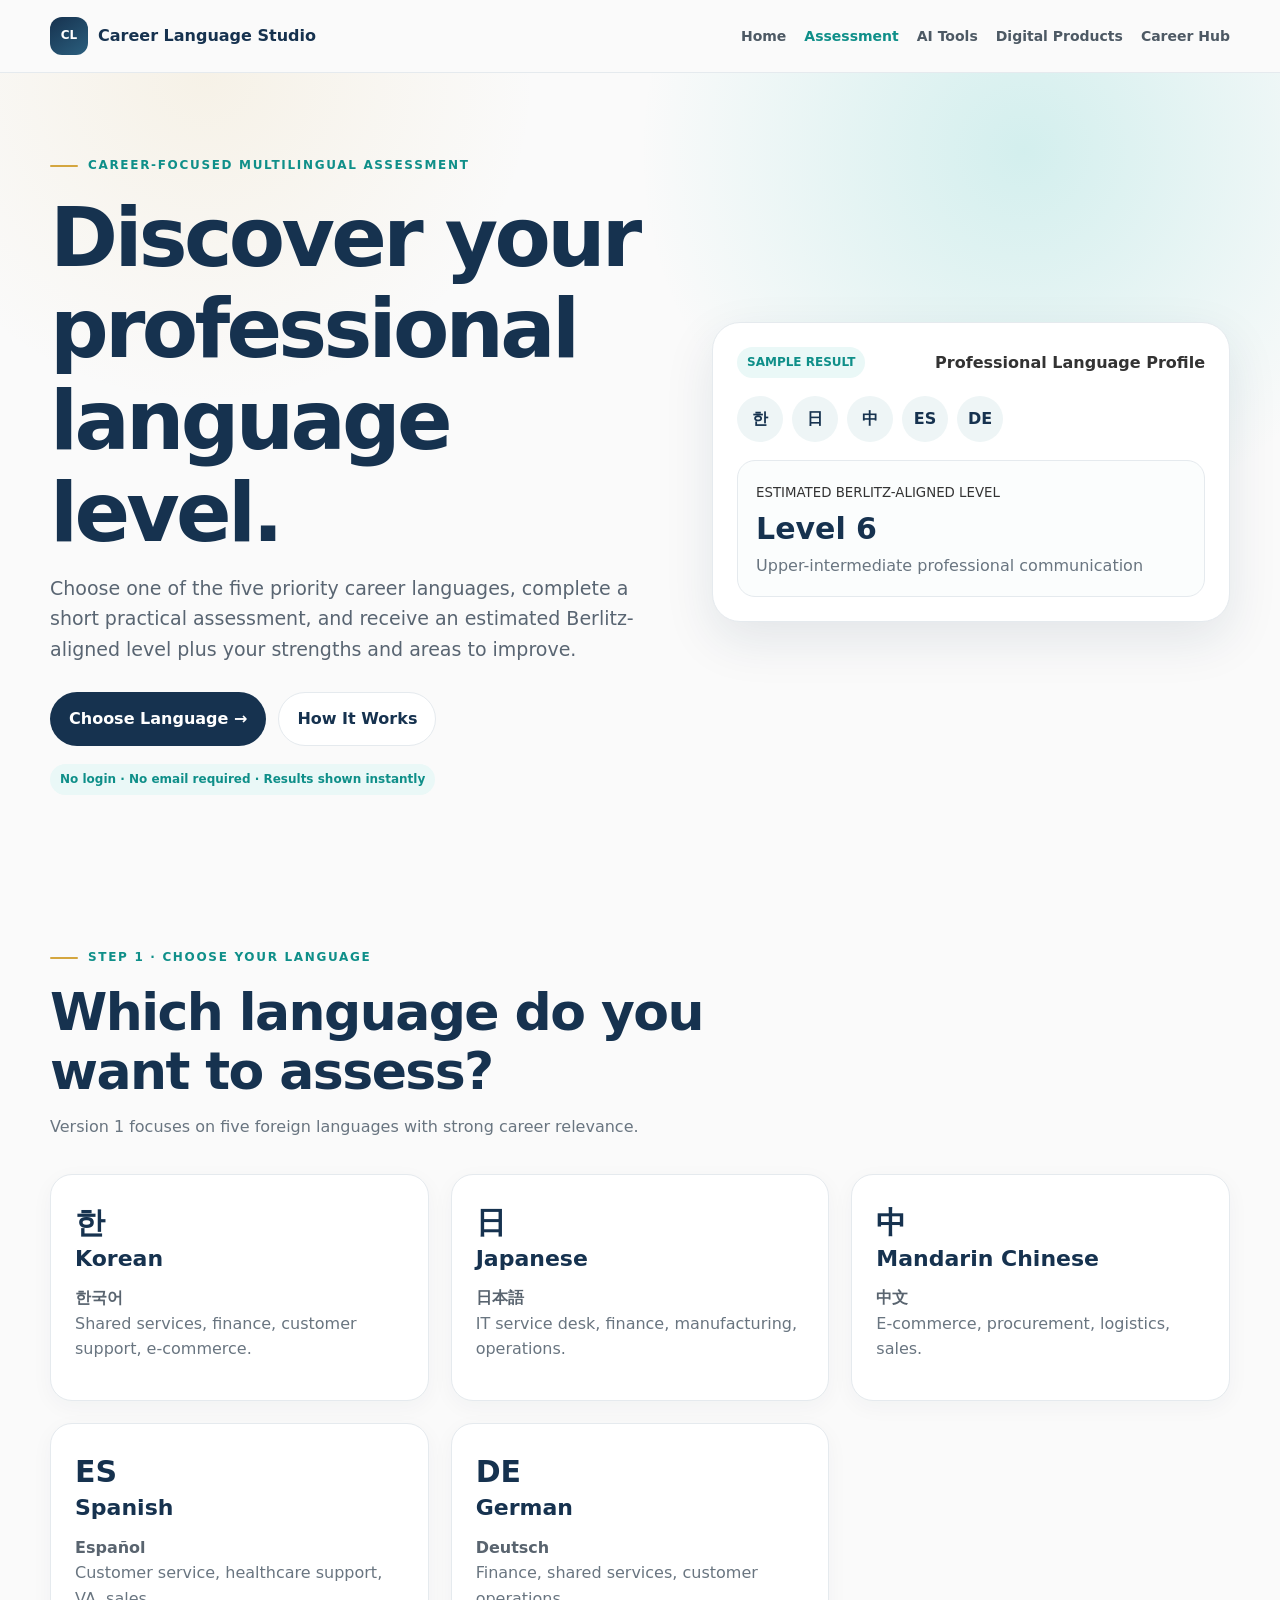
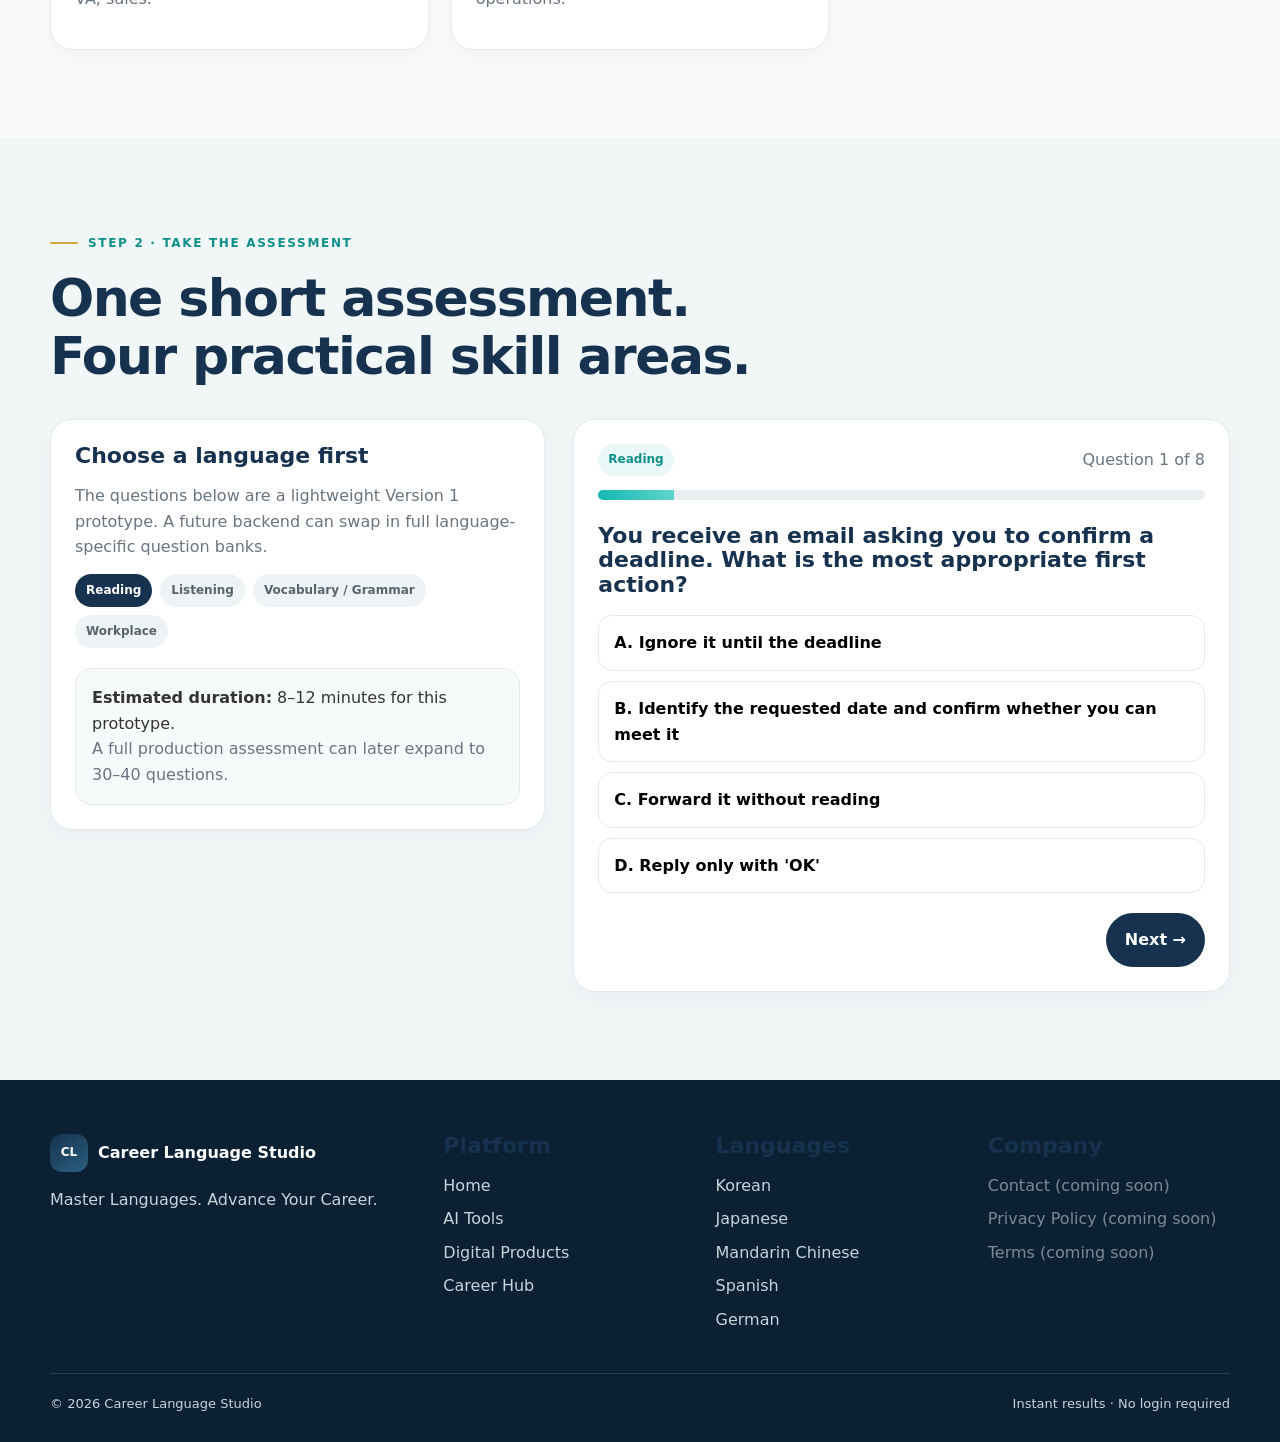
==== assessment.html @ 13773a87 "Initial commit: Career Language Studio website Five-page static site (Home, Assessment, AI Tools, Di" ====
<!doctype html>
<html lang="en">
<head>
  <meta charset="utf-8">
  <meta name="viewport" content="width=device-width,initial-scale=1">
  <meta name="description" content="Career Language Studio multilingual assessment for Korean, Japanese, Mandarin Chinese, Spanish, and German.">
  <title>Language Assessment | Career Language Studio</title>
  <link rel="stylesheet" href="css/style.css">
  <style>
    :root{ --good:#2e7d64; --warn:#9a6b20; }
    .brand{display:flex;align-items:center;gap:10px;font-weight:900;color:var(--navy)}
    .profile{background:white;border:1px solid var(--line);border-radius:28px;box-shadow:var(--shadow);padding:24px}
    .profile-top{display:flex;justify-content:space-between;gap:12px;align-items:center}
    .language-list{display:flex;gap:9px;flex-wrap:wrap;margin:18px 0}
    .orb{width:46px;height:46px;border-radius:50%;display:grid;place-items:center;background:#eef5f6;color:var(--navy);font-weight:900}
    .result-preview{border:1px solid var(--line);border-radius:18px;padding:18px;background:#fbfdfd}
    .result-preview strong{font-size:30px;color:var(--navy);display:block}
    .language-card{transition:.2s;cursor:pointer;position:relative}
    .language-card:hover{transform:translateY(-4px);box-shadow:var(--shadow)}
    .language-card.selected{border:2px solid var(--teal);box-shadow:var(--shadow)}
    .symbol{font-size:30px;font-weight:900;color:var(--navy)}
    .native{font-weight:800;color:#59646f}
    .assessment-shell{display:grid;grid-template-columns:.86fr 1.14fr;gap:28px;align-items:start}
    .steps{display:flex;gap:8px;flex-wrap:wrap;margin:12px 0 20px}
    .step{padding:7px 11px;border-radius:999px;background:#eef4f6;font-size:12px;font-weight:900;color:#58636d}
    .step.active{background:var(--navy);color:white}
    .question{display:none}
    .question.active{display:block}
    .question h3{margin-bottom:18px}
    .options{display:grid;gap:10px}
    .option{border:1px solid var(--line);border-radius:14px;padding:14px 15px;background:white;cursor:pointer;text-align:left;font-weight:700}
    .option:hover{border-color:var(--teal)}
    .option.selected{border-color:var(--teal);background:#eefaf9}
    .progress{height:10px;border-radius:999px;background:#e8eef0;overflow:hidden;margin:14px 0 24px}
    .progress span{display:block;height:100%;background:linear-gradient(90deg,var(--teal),#60d3ce);width:0}
    .assessment-actions{display:flex;justify-content:space-between;gap:12px;flex-wrap:wrap;margin-top:20px}
    .skill-note{padding:16px;border-radius:16px;background:#f7fafb;border:1px solid var(--line)}
    .results{display:none}
    .results.show{display:block}
    .level-card{background:linear-gradient(145deg,var(--navy),#1a536f);color:white;border-radius:26px;padding:28px}
    .level-card h2{color:white}
    .level-number{font-size:64px;line-height:1;font-weight:900;margin:8px 0 12px}
    .result-grid{display:grid;grid-template-columns:repeat(3,1fr);gap:14px;margin-top:18px}
    .result-metric{background:rgba(255,255,255,.09);border:1px solid rgba(255,255,255,.14);border-radius:16px;padding:15px}
    .analysis-box{padding:22px}
    .good{color:var(--good)}
    .warn{color:var(--warn)}
    .disclaimer{background:#fff9e9;border:1px solid #efdfb6;border-radius:16px;padding:16px 18px;font-size:14px;margin-top:22px}
    @media(max-width:980px){
      .hero-grid,.assessment-shell{grid-template-columns:1fr}
    }
    @media(max-width:680px){
      .result-grid{grid-template-columns:1fr}
    }
  </style>
</head>
<body>
<header>
  <div class="wrap nav">
    <a class="brand" href="index.html"><span class="brandmark">CL</span><span>Career Language Studio</span></a>
    <button class="menu" aria-label="Open menu" aria-expanded="false">☰</button>
    <nav>
      <a href="index.html">Home</a>
      <a href="assessment.html">Assessment</a>
      <a href="ai-tools.html">AI Tools</a>
      <a href="digital-products.html">Digital Products</a>
      <a href="career-hub.html">Career Hub</a>
    </nav>
  </div>
</header>

<main>
<section class="hero">
  <div class="wrap hero-grid">
    <div>
      <span class="eyebrow">Career-focused multilingual assessment</span>
      <h1>Discover your professional language level.</h1>
      <p>Choose one of the five priority career languages, complete a short practical assessment, and receive an estimated Berlitz-aligned level plus your strengths and areas to improve.</p>
      <div class="hero-actions">
        <a class="btn primary" href="#choose">Choose Language →</a>
        <a class="btn secondary" href="#how">How It Works</a>
      </div>
      <span class="tag">No login · No email required · Results shown instantly</span>
    </div>

    <div class="profile">
      <div class="profile-top"><span class="tag">SAMPLE RESULT</span><strong>Professional Language Profile</strong></div>
      <div class="language-list"><div class="orb">한</div><div class="orb">日</div><div class="orb">中</div><div class="orb">ES</div><div class="orb">DE</div></div>
      <div class="result-preview">
        <small>ESTIMATED BERLITZ-ALIGNED LEVEL</small>
        <strong>Level 6</strong>
        <span class="muted">Upper-intermediate professional communication</span>
      </div>
    </div>
  </div>
</section>

<section class="section" id="choose">
  <div class="wrap">
    <div class="section-head">
      <span class="eyebrow">Step 1 · Choose your language</span>
      <h2>Which language do you want to assess?</h2>
      <p class="muted">Version 1 focuses on five foreign languages with strong career relevance.</p>
    </div>

    <div class="grid cols-3" id="languageCards">
      <article class="card language-card" data-language="Korean" role="button" tabindex="0" aria-pressed="false"><div class="symbol">한</div><h3>Korean</h3><div class="native">한국어</div><p class="muted">Shared services, finance, customer support, e-commerce.</p></article>
      <article class="card language-card" data-language="Japanese" role="button" tabindex="0" aria-pressed="false"><div class="symbol">日</div><h3>Japanese</h3><div class="native">日本語</div><p class="muted">IT service desk, finance, manufacturing, operations.</p></article>
      <article class="card language-card" data-language="Mandarin Chinese" role="button" tabindex="0" aria-pressed="false"><div class="symbol">中</div><h3>Mandarin Chinese</h3><div class="native">中文</div><p class="muted">E-commerce, procurement, logistics, sales.</p></article>
      <article class="card language-card" data-language="Spanish" role="button" tabindex="0" aria-pressed="false"><div class="symbol">ES</div><h3>Spanish</h3><div class="native">Español</div><p class="muted">Customer service, healthcare support, VA, sales.</p></article>
      <article class="card language-card" data-language="German" role="button" tabindex="0" aria-pressed="false"><div class="symbol">DE</div><h3>German</h3><div class="native">Deutsch</div><p class="muted">Finance, shared services, customer operations.</p></article>
    </div>
  </div>
</section>

<section class="section alt" id="how">
  <div class="wrap">
    <div class="section-head">
      <span class="eyebrow">Step 2 · Take the assessment</span>
      <h2>One short assessment. Four practical skill areas.</h2>
    </div>

    <div class="assessment-shell">
      <div>
        <div class="card">
          <h3 id="selectedLanguageTitle">Choose a language first</h3>
          <p class="muted">The questions below are a lightweight Version 1 prototype. A future backend can swap in full language-specific question banks.</p>
          <div class="steps"><span class="step active">Reading</span><span class="step">Listening</span><span class="step">Vocabulary / Grammar</span><span class="step">Workplace</span></div>
          <div class="skill-note"><strong>Estimated duration:</strong> 8–12 minutes for this prototype.<br><span class="muted">A full production assessment can later expand to 30–40 questions.</span></div>
        </div>
      </div>

      <div class="card" id="assessmentCard">
        <div style="display:flex;justify-content:space-between;gap:12px;align-items:center"><span class="tag" id="questionSkill">Reading</span><span class="muted" id="questionCounter">Question 1 of 8</span></div>
        <div class="progress"><span id="progressBar"></span></div>

        <div id="questions"></div>

        <div class="assessment-actions">
          <button class="btn secondary" id="prevBtn" type="button">← Back</button>
          <button class="btn primary" id="nextBtn" type="button">Next →</button>
        </div>
      </div>
    </div>
  </div>
</section>

<section class="section results" id="results">
  <div class="wrap">
    <div class="section-head">
      <span class="eyebrow">Step 3 · Your result</span>
      <h2>Your language profile</h2>
      <p class="muted">This is an independent educational estimate for study guidance and career preparation.</p>
    </div>

    <div class="grid cols-2">
      <div class="level-card">
        <small id="resultLanguage">LANGUAGE</small>
        <h2>Estimated Berlitz-aligned level</h2>
        <div class="level-number" id="levelNumber">5</div>
        <strong id="levelLabel">Intermediate</strong>
        <div class="result-grid">
          <div class="result-metric"><small>READING</small><strong id="readingScore">0%</strong></div>
          <div class="result-metric"><small>LANGUAGE USE</small><strong id="languageScore">0%</strong></div>
          <div class="result-metric"><small>WORKPLACE</small><strong id="workplaceScore">0%</strong></div>
        </div>
      </div>

      <div class="grid">
        <div class="card analysis-box"><h3 class="good">✓ Strengths</h3><p id="strengthsText" class="muted"></p></div>
        <div class="card analysis-box"><h3 class="warn">△ Areas to Improve</h3><p id="improveText" class="muted"></p></div>
        <div class="card analysis-box"><h3>Recommended Next Step</h3><p id="nextStepText" class="muted"></p><a class="btn secondary" href="digital-products.html">Explore Learning Tools →</a></div>
      </div>
    </div>

    <div class="disclaimer">
      <strong>Important:</strong> Career Language Studio is not affiliated with or endorsed by Berlitz. This is an independent educational assessment using a simple Berlitz-aligned level estimate for user-friendly guidance. It is not an official Berlitz test, score, or certification.
    </div>
  </div>
</section>
</main>

<footer>
  <div class="wrap">
    <div class="footer-grid">
      <div>
        <div class="brand"><span class="brandmark">CL</span><span style="color:white">Career Language Studio</span></div>
        <p style="margin-top:15px">Master Languages. Advance Your Career.</p>
      </div>
      <div class="footer-col">
        <h3>Platform</h3>
        <a href="index.html">Home</a>
        <a href="ai-tools.html">AI Tools</a>
        <a href="digital-products.html">Digital Products</a>
        <a href="career-hub.html">Career Hub</a>
      </div>
      <div class="footer-col">
        <h3>Languages</h3>
        <a href="#choose">Korean</a>
        <a href="#choose">Japanese</a>
        <a href="#choose">Mandarin Chinese</a>
        <a href="#choose">Spanish</a>
        <a href="#choose">German</a>
      </div>
      <div class="footer-col">
        <h3>Company</h3>
        <span class="soon">Contact (coming soon)</span>
        <span class="soon">Privacy Policy (coming soon)</span>
        <span class="soon">Terms (coming soon)</span>
      </div>
    </div>
    <div class="copyright"><span>© 2026 Career Language Studio</span><span>Instant results · No login required</span></div>
  </div>
</footer>

<script src="js/main.js"></script>
<script>
const questionBank = [
  {skill:"Reading", q:"You receive an email asking you to confirm a deadline. What is the most appropriate first action?", options:["Ignore it until the deadline","Identify the requested date and confirm whether you can meet it","Forward it without reading","Reply only with 'OK'"], answer:1},
  {skill:"Reading", q:"A workplace notice says a process is 'temporarily suspended.' What does this mean?", options:["It has permanently ended","It is paused for a period of time","It is optional","It is urgent"], answer:1},
  {skill:"Listening", q:"In a meeting, a colleague says: 'Could you clarify the last point?' What do they want?", options:["A repetition or explanation","A new topic","The meeting to end","A written complaint"], answer:0},
  {skill:"Listening", q:"A client says they 'haven't received the confirmation yet.' What is the key issue?", options:["They received duplicate confirmations","They are asking to cancel","They are still waiting for confirmation","They want a discount"], answer:2},
  {skill:"Vocabulary / Grammar", q:"Choose the most professional sentence.", options:["Send me this now.","Could you please send the document when available?","Why didn't you send it?","You forgot the document."], answer:1},
  {skill:"Vocabulary / Grammar", q:"Which response best shows a clear professional commitment?", options:["Maybe later.","I will check this and update you by 3 PM.","I don't know.","Someone else can do it."], answer:1},
  {skill:"Workplace", q:"A customer sounds frustrated. What is the best response?", options:["Tell them to calm down","Acknowledge the concern, clarify the issue, and explain the next step","End the conversation","Blame another department"], answer:1},
  {skill:"Workplace", q:"You discover an error in a report you already sent. What should you do?", options:["Wait and hope no one notices","Send a correction promptly and explain the change clearly","Delete the original message only","Ask a coworker to take responsibility"], answer:1}
];

let selectedLanguage = "";
let currentQuestion = 0;
let answers = Array(questionBank.length).fill(null);

function renderQuestions(){
  const container=document.getElementById("questions");
  container.innerHTML="";
  questionBank.forEach((item,i)=>{
    const div=document.createElement("div");
    div.className="question"+(i===currentQuestion?" active":"");
    div.innerHTML=`<h3>${item.q}</h3><div class="options">${item.options.map((op,j)=>`<button class="option ${answers[i]===j?'selected':''}" type="button" data-index="${i}" data-option="${j}">${String.fromCharCode(65+j)}. ${op}</button>`).join("")}</div>`;
    container.appendChild(div);
  });
  container.querySelectorAll(".option").forEach(btn=>{
    btn.addEventListener("click",()=>selectOption(Number(btn.dataset.index),Number(btn.dataset.option)));
  });
  updateQuestionUI();
}

function updateQuestionUI(){
  const item=questionBank[currentQuestion];
  document.getElementById("questionSkill").textContent=item.skill;
  document.getElementById("questionCounter").textContent=`Question ${currentQuestion+1} of ${questionBank.length}`;
  document.getElementById("progressBar").style.width=`${((currentQuestion+1)/questionBank.length)*100}%`;
  document.getElementById("prevBtn").style.visibility=currentQuestion===0?"hidden":"visible";
  document.getElementById("nextBtn").textContent=currentQuestion===questionBank.length-1?"View Results →":"Next →";
  document.querySelectorAll(".step").forEach((s)=>s.classList.toggle("active",s.textContent===item.skill));
}

function selectOption(i,j){
  answers[i]=j;
  renderQuestions();
}

function nextQuestion(){
  if(!selectedLanguage){alert("Please choose a language first.");document.getElementById("choose").scrollIntoView({behavior:"smooth"});return;}
  if(answers[currentQuestion]===null){alert("Please choose an answer before continuing.");return;}
  if(currentQuestion<questionBank.length-1){currentQuestion++;renderQuestions();}
  else{showResults();}
}

function prevQuestion(){if(currentQuestion>0){currentQuestion--;renderQuestions();}}

document.getElementById("nextBtn").addEventListener("click", nextQuestion);
document.getElementById("prevBtn").addEventListener("click", prevQuestion);

function chooseLanguage(card){
  document.querySelectorAll(".language-card").forEach(c=>{
    c.classList.remove("selected");
    c.setAttribute("aria-pressed","false");
  });
  card.classList.add("selected");
  card.setAttribute("aria-pressed","true");
  selectedLanguage=card.dataset.language;
  document.getElementById("selectedLanguageTitle").textContent=selectedLanguage+" Assessment";
  document.getElementById("how").scrollIntoView({behavior:"smooth"});
}

document.querySelectorAll(".language-card").forEach(card=>{
  card.addEventListener("click",()=>chooseLanguage(card));
  card.addEventListener("keydown",e=>{
    if(e.key==="Enter"||e.key===" "){
      e.preventDefault();
      chooseLanguage(card);
    }
  });
});

function scoreForSkills(skills){
  const idxs=questionBank.map((q,i)=>skills.includes(q.skill)?i:null).filter(i=>i!==null);
  const correct=idxs.filter(i=>answers[i]===questionBank[i].answer).length;
  return Math.round((correct/idxs.length)*100);
}

function levelFromScore(score){
  if(score>=95)return [10,"Advanced Professional"];
  if(score>=90)return [9,"Advanced"];
  if(score>=84)return [8,"Upper-Advanced"];
  if(score>=76)return [7,"High Intermediate"];
  if(score>=68)return [6,"Upper-Intermediate"];
  if(score>=58)return [5,"Intermediate"];
  if(score>=48)return [4,"Lower-Intermediate"];
  if(score>=36)return [3,"Elementary"];
  if(score>=24)return [2,"Basic"];
  return [1,"Beginner"];
}

function showResults(){
  const totalCorrect=questionBank.filter((q,i)=>answers[i]===q.answer).length;
  const totalScore=Math.round((totalCorrect/questionBank.length)*100);
  const [level,label]=levelFromScore(totalScore);
  const reading=scoreForSkills(["Reading","Listening"]);
  const language=scoreForSkills(["Vocabulary / Grammar"]);
  const workplace=scoreForSkills(["Workplace"]);

  document.getElementById("resultLanguage").textContent=selectedLanguage.toUpperCase();
  document.getElementById("levelNumber").textContent=level;
  document.getElementById("levelLabel").textContent=label;
  document.getElementById("readingScore").textContent=reading+"%";
  document.getElementById("languageScore").textContent=language+"%";
  document.getElementById("workplaceScore").textContent=workplace+"%";

  const skills=[["reading/listening comprehension",reading],["grammar and professional phrasing",language],["workplace judgment",workplace]];
  const sorted=[...skills].sort((a,b)=>b[1]-a[1]);
  document.getElementById("strengthsText").textContent=`Your strongest area in this prototype is ${sorted[0][0]} (${sorted[0][1]}%). You show the best control when interpreting practical workplace meaning and choosing appropriate responses.`;
  document.getElementById("improveText").textContent=`Your main improvement area is ${sorted[sorted.length-1][0]} (${sorted[sorted.length-1][1]}%). Focus on short daily practice using realistic workplace messages, conversations, and role-specific vocabulary.`;
  document.getElementById("nextStepText").textContent=`For ${selectedLanguage}, continue with career-focused vocabulary and scenario practice at approximately Berlitz-aligned Level ${level}. Reassess after 2–4 weeks of consistent practice.`;

  document.getElementById("results").classList.add("show");
  document.getElementById("results").scrollIntoView({behavior:"smooth"});
}

renderQuestions();
</script>
</body>
</html>
---- css/style.css ----
/* Career Language Studio — shared site styles
   Loaded on every page. Page-specific styles live in a <style> block
   in each HTML file and should not repeat anything defined here. */

:root{
  --navy:#16324F; --navy2:#0d2438; --teal:#14B8B1; --teal2:#0f8f89;
  --gold:#D4A63F; --bg:#FAFAFA; --paper:#fff; --text:#333; --muted:#697580;
  --line:#e5eaee; --soft:#f1f6f7; --good:#2e7d64; --warn:#9a6b20;
  --shadow:0 18px 50px rgba(22,50,79,.10);
  --radius:22px; --max:1180px;
}

*{box-sizing:border-box}
html{scroll-behavior:smooth}
body{margin:0;background:var(--bg);color:var(--text);font-family:Inter,ui-sans-serif,system-ui,-apple-system,BlinkMacSystemFont,"Segoe UI",sans-serif;line-height:1.6}
h1,h2,h3{font-family:Poppins,Inter,system-ui,sans-serif;color:var(--navy);line-height:1.12;margin:0 0 14px}
h1{font-size:clamp(46px,7vw,82px);letter-spacing:-.045em}
h2{font-size:clamp(32px,4.6vw,52px);letter-spacing:-.03em}
h3{font-size:22px}
p{margin:0 0 14px}
a{text-decoration:none;color:inherit}
button,input,select{font:inherit}

.wrap{width:min(var(--max),calc(100% - 40px));margin:auto}
.section{padding:88px 0}
.alt{background:var(--soft)}
.dark{background:var(--navy);color:white}
.dark h2,.dark h3{color:white}
.muted{color:var(--muted)}

.eyebrow{display:inline-flex;align-items:center;gap:10px;font-size:12px;font-weight:900;letter-spacing:.14em;text-transform:uppercase;color:var(--teal2);margin-bottom:16px}
.eyebrow:before{content:"";width:28px;height:2px;background:var(--gold);border-radius:2px}

/* Buttons */
.btn{display:inline-flex;align-items:center;justify-content:center;gap:8px;border:1px solid transparent;border-radius:999px;padding:13px 18px;font-weight:800;cursor:pointer;transition:.2s;font-family:inherit}
.btn:hover{transform:translateY(-1px)}
.btn.primary{background:var(--navy);color:white}
.btn.primary:hover{background:var(--navy2)}
.btn.secondary{background:white;border-color:var(--line);color:var(--navy)}
.btn.ghost{background:transparent;border-color:var(--line);color:var(--navy)}
.btn.teal{background:var(--teal);color:#063633}
.btn[disabled],.btn.disabled{cursor:not-allowed;opacity:.6}
.btn[disabled]:hover,.btn.disabled:hover{transform:none}

/* Tags / status badges (unified across pages) */
.tag,.pill{display:inline-flex;align-items:center;gap:6px;border-radius:999px;padding:6px 10px;font-size:12px;font-weight:800}
.tag{background:#eaf8f7;color:var(--teal2)}
.pill{background:#f3f6f8;color:#596570}
.coming{background:#fff5dc;color:#8b691d}
.demo{background:#fff5dc;color:#8b691d}

.card{background:white;border:1px solid var(--line);border-radius:var(--radius);padding:24px;box-shadow:0 6px 22px rgba(22,50,79,.04)}
.grid{display:grid;gap:22px}
.cols-2{grid-template-columns:repeat(2,minmax(0,1fr))}
.cols-3{grid-template-columns:repeat(3,minmax(0,1fr))}
.cols-4{grid-template-columns:repeat(4,minmax(0,1fr))}

.section-head{max-width:780px;margin-bottom:34px}
.icon{width:50px;height:50px;border-radius:15px;background:#edf8f7;color:var(--teal2);display:grid;place-items:center;font-size:22px;font-weight:900;margin-bottom:18px}

/* Header / primary nav */
header{position:sticky;top:0;z-index:60;background:rgba(250,250,250,.92);backdrop-filter:blur(16px);border-bottom:1px solid var(--line)}
.nav{height:72px;display:flex;align-items:center;justify-content:space-between;gap:18px}
.brand{display:flex;align-items:center;gap:10px;font-weight:900;color:var(--navy)}
.brandmark{width:38px;height:38px;border-radius:12px;background:linear-gradient(145deg,var(--navy),#2b5f7e);color:white;display:grid;place-items:center;font-size:12px}
nav{display:flex;gap:18px;align-items:center;font-size:14px;font-weight:800;color:#4d5964}
nav a:hover{color:var(--teal2)}
nav a[aria-current="page"]{color:var(--teal2)}
.menu{display:none;border:0;background:transparent;font-size:26px;color:var(--navy);cursor:pointer}

/* Shared hero shell */
.hero{padding:76px 0 58px;background:
  radial-gradient(circle at 80% 10%,rgba(20,184,177,.17),transparent 31%),
  radial-gradient(circle at 16% 0%,rgba(212,166,63,.10),transparent 25%),var(--bg)}
.hero-grid{display:grid;grid-template-columns:1.08fr .92fr;gap:54px;align-items:center}
.hero p{font-size:19px;color:#596572;max-width:720px}
.hero-actions{display:flex;gap:12px;flex-wrap:wrap;margin:28px 0 18px}

.cta{background:linear-gradient(145deg,var(--navy),#1a536f);color:white;border-radius:28px;padding:44px;text-align:center}
.cta h2{color:white}

/* Footer (shared across all pages) */
footer{background:#0b2133;color:#c7d4dc;padding:54px 0 28px}
.footer-grid{display:grid;grid-template-columns:1.5fr repeat(3,1fr);gap:30px}
.footer-col a,.footer-col span.soon{display:block;margin:8px 0}
.footer-col span.soon{color:#7c8a95;cursor:default}
.copyright{margin-top:32px;padding-top:20px;border-top:1px solid rgba(255,255,255,.12);font-size:13px;display:flex;justify-content:space-between;gap:18px;flex-wrap:wrap}

/* Shared responsive breakpoints */
@media(max-width:980px){
  nav{display:none}
  nav.open{display:flex;position:absolute;left:20px;right:20px;top:72px;flex-direction:column;align-items:flex-start;background:white;border:1px solid var(--line);border-radius:18px;padding:18px;box-shadow:var(--shadow);z-index:61}
  .menu{display:block}
  .hero-grid{grid-template-columns:1fr}
  .cols-4,.cols-3{grid-template-columns:repeat(2,1fr)}
  .footer-grid{grid-template-columns:repeat(2,1fr)}
}
@media(max-width:680px){
  .wrap{width:min(var(--max),calc(100% - 28px))}
  .section{padding:66px 0}
  .cols-2,.cols-3,.cols-4,.footer-grid{grid-template-columns:1fr}
  .cta{padding:32px 22px}
}

/* Accessibility: visible keyboard focus everywhere */
a:focus-visible,button:focus-visible,input:focus-visible,select:focus-visible,[role="button"]:focus-visible{
  outline:2px solid var(--teal2);outline-offset:2px;
}
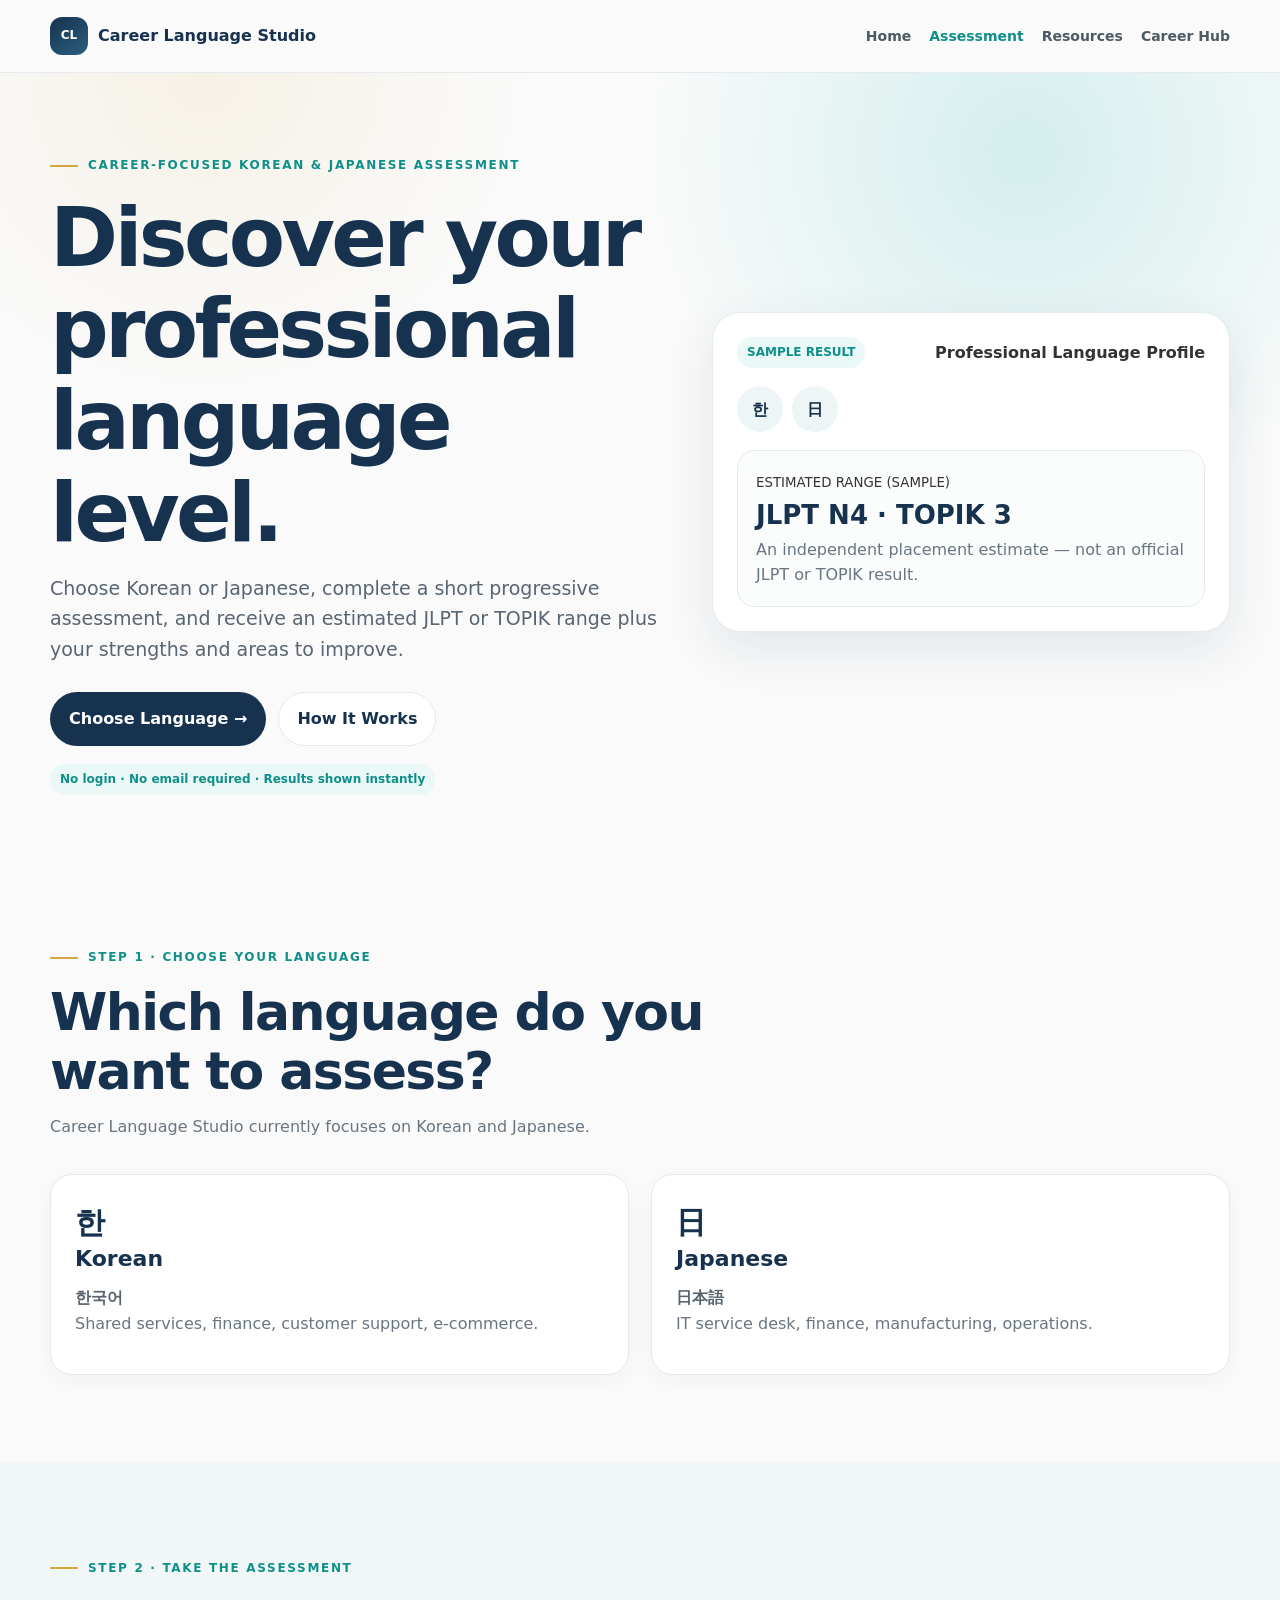
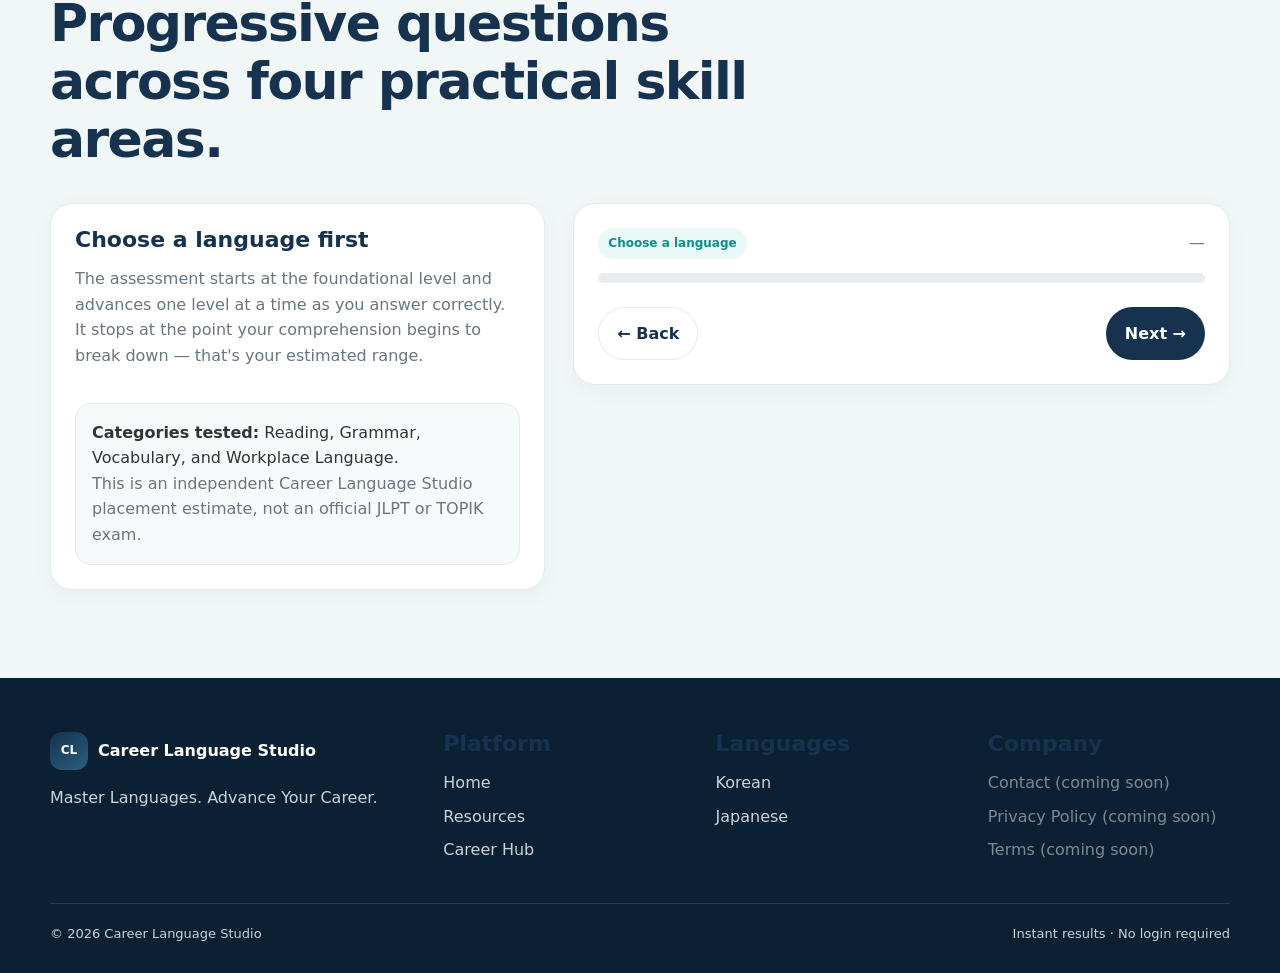
==== commit 424d93aa: "feat: narrow platform to Korean/Japanese and restructure around Resources - Nav/footer across all pa" ====
--- a/assessment.html
+++ b/assessment.html
@@ -3,7 +3,7 @@
 <head>
   <meta charset="utf-8">
   <meta name="viewport" content="width=device-width,initial-scale=1">
-  <meta name="description" content="Career Language Studio multilingual assessment for Korean, Japanese, Mandarin Chinese, Spanish, and German.">
+  <meta name="description" content="Career Language Studio independent placement assessment for Korean (TOPIK-oriented) and Japanese (JLPT-oriented) professional language levels.">
   <title>Language Assessment | Career Language Studio</title>
   <link rel="stylesheet" href="css/style.css">
   <style>
@@ -14,7 +14,7 @@
     .language-list{display:flex;gap:9px;flex-wrap:wrap;margin:18px 0}
     .orb{width:46px;height:46px;border-radius:50%;display:grid;place-items:center;background:#eef5f6;color:var(--navy);font-weight:900}
     .result-preview{border:1px solid var(--line);border-radius:18px;padding:18px;background:#fbfdfd}
-    .result-preview strong{font-size:30px;color:var(--navy);display:block}
+    .result-preview strong{font-size:26px;color:var(--navy);display:block}
     .language-card{transition:.2s;cursor:pointer;position:relative}
     .language-card:hover{transform:translateY(-4px);box-shadow:var(--shadow)}
     .language-card.selected{border:2px solid var(--teal);box-shadow:var(--shadow)}
@@ -24,6 +24,7 @@
     .steps{display:flex;gap:8px;flex-wrap:wrap;margin:12px 0 20px}
     .step{padding:7px 11px;border-radius:999px;background:#eef4f6;font-size:12px;font-weight:900;color:#58636d}
     .step.active{background:var(--navy);color:white}
+    .step.passed{background:#e3f5f3;color:var(--teal2)}
     .question{display:none}
     .question.active{display:block}
     .question h3{margin-bottom:18px}
@@ -39,12 +40,14 @@
     .results.show{display:block}
     .level-card{background:linear-gradient(145deg,var(--navy),#1a536f);color:white;border-radius:26px;padding:28px}
     .level-card h2{color:white}
-    .level-number{font-size:64px;line-height:1;font-weight:900;margin:8px 0 12px}
-    .result-grid{display:grid;grid-template-columns:repeat(3,1fr);gap:14px;margin-top:18px}
+    .level-number{font-size:52px;line-height:1;font-weight:900;margin:8px 0 12px}
+    .result-grid{display:grid;grid-template-columns:repeat(2,1fr);gap:14px;margin-top:18px}
     .result-metric{background:rgba(255,255,255,.09);border:1px solid rgba(255,255,255,.14);border-radius:16px;padding:15px}
     .analysis-box{padding:22px}
     .good{color:var(--good)}
     .warn{color:var(--warn)}
+    .resource-list{margin:10px 0 0;padding-left:18px}
+    .resource-list li{margin:6px 0}
     .disclaimer{background:#fff9e9;border:1px solid #efdfb6;border-radius:16px;padding:16px 18px;font-size:14px;margin-top:22px}
     @media(max-width:980px){
       .hero-grid,.assessment-shell{grid-template-columns:1fr}
@@ -62,8 +65,7 @@
     <nav>
       <a href="index.html">Home</a>
       <a href="assessment.html">Assessment</a>
-      <a href="ai-tools.html">AI Tools</a>
-      <a href="digital-products.html">Digital Products</a>
+      <a href="resources.html">Resources</a>
       <a href="career-hub.html">Career Hub</a>
     </nav>
   </div>
@@ -73,9 +75,9 @@
 <section class="hero">
   <div class="wrap hero-grid">
     <div>
-      <span class="eyebrow">Career-focused multilingual assessment</span>
+      <span class="eyebrow">Career-focused Korean &amp; Japanese assessment</span>
       <h1>Discover your professional language level.</h1>
-      <p>Choose one of the five priority career languages, complete a short practical assessment, and receive an estimated Berlitz-aligned level plus your strengths and areas to improve.</p>
+      <p>Choose Korean or Japanese, complete a short progressive assessment, and receive an estimated JLPT or TOPIK range plus your strengths and areas to improve.</p>
       <div class="hero-actions">
         <a class="btn primary" href="#choose">Choose Language →</a>
         <a class="btn secondary" href="#how">How It Works</a>
@@ -85,11 +87,11 @@
 
     <div class="profile">
       <div class="profile-top"><span class="tag">SAMPLE RESULT</span><strong>Professional Language Profile</strong></div>
-      <div class="language-list"><div class="orb">한</div><div class="orb">日</div><div class="orb">中</div><div class="orb">ES</div><div class="orb">DE</div></div>
+      <div class="language-list"><div class="orb">한</div><div class="orb">日</div></div>
       <div class="result-preview">
-        <small>ESTIMATED BERLITZ-ALIGNED LEVEL</small>
-        <strong>Level 6</strong>
-        <span class="muted">Upper-intermediate professional communication</span>
+        <small>ESTIMATED RANGE (SAMPLE)</small>
+        <strong>JLPT N4 · TOPIK 3</strong>
+        <span class="muted">An independent placement estimate — not an official JLPT or TOPIK result.</span>
       </div>
     </div>
   </div>
@@ -100,15 +102,12 @@
     <div class="section-head">
       <span class="eyebrow">Step 1 · Choose your language</span>
       <h2>Which language do you want to assess?</h2>
-      <p class="muted">Version 1 focuses on five foreign languages with strong career relevance.</p>
-    </div>
-
-    <div class="grid cols-3" id="languageCards">
+      <p class="muted">Career Language Studio currently focuses on Korean and Japanese.</p>
+    </div>
+
+    <div class="grid cols-2" id="languageCards">
       <article class="card language-card" data-language="Korean" role="button" tabindex="0" aria-pressed="false"><div class="symbol">한</div><h3>Korean</h3><div class="native">한국어</div><p class="muted">Shared services, finance, customer support, e-commerce.</p></article>
       <article class="card language-card" data-language="Japanese" role="button" tabindex="0" aria-pressed="false"><div class="symbol">日</div><h3>Japanese</h3><div class="native">日本語</div><p class="muted">IT service desk, finance, manufacturing, operations.</p></article>
-      <article class="card language-card" data-language="Mandarin Chinese" role="button" tabindex="0" aria-pressed="false"><div class="symbol">中</div><h3>Mandarin Chinese</h3><div class="native">中文</div><p class="muted">E-commerce, procurement, logistics, sales.</p></article>
-      <article class="card language-card" data-language="Spanish" role="button" tabindex="0" aria-pressed="false"><div class="symbol">ES</div><h3>Spanish</h3><div class="native">Español</div><p class="muted">Customer service, healthcare support, VA, sales.</p></article>
-      <article class="card language-card" data-language="German" role="button" tabindex="0" aria-pressed="false"><div class="symbol">DE</div><h3>German</h3><div class="native">Deutsch</div><p class="muted">Finance, shared services, customer operations.</p></article>
     </div>
   </div>
 </section>
@@ -117,21 +116,21 @@
   <div class="wrap">
     <div class="section-head">
       <span class="eyebrow">Step 2 · Take the assessment</span>
-      <h2>One short assessment. Four practical skill areas.</h2>
+      <h2>Progressive questions across four practical skill areas.</h2>
     </div>
 
     <div class="assessment-shell">
       <div>
         <div class="card">
           <h3 id="selectedLanguageTitle">Choose a language first</h3>
-          <p class="muted">The questions below are a lightweight Version 1 prototype. A future backend can swap in full language-specific question banks.</p>
-          <div class="steps"><span class="step active">Reading</span><span class="step">Listening</span><span class="step">Vocabulary / Grammar</span><span class="step">Workplace</span></div>
-          <div class="skill-note"><strong>Estimated duration:</strong> 8–12 minutes for this prototype.<br><span class="muted">A full production assessment can later expand to 30–40 questions.</span></div>
+          <p class="muted">The assessment starts at the foundational level and advances one level at a time as you answer correctly. It stops at the point your comprehension begins to break down — that's your estimated range.</p>
+          <div class="steps"></div>
+          <div class="skill-note"><strong>Categories tested:</strong> Reading, Grammar, Vocabulary, and Workplace Language.<br><span class="muted">This is an independent Career Language Studio placement estimate, not an official JLPT or TOPIK exam.</span></div>
         </div>
       </div>
 
       <div class="card" id="assessmentCard">
-        <div style="display:flex;justify-content:space-between;gap:12px;align-items:center"><span class="tag" id="questionSkill">Reading</span><span class="muted" id="questionCounter">Question 1 of 8</span></div>
+        <div style="display:flex;justify-content:space-between;gap:12px;align-items:center"><span class="tag" id="questionSkill">Choose a language</span><span class="muted" id="questionCounter">—</span></div>
         <div class="progress"><span id="progressBar"></span></div>
 
         <div id="questions"></div>
@@ -156,25 +155,28 @@
     <div class="grid cols-2">
       <div class="level-card">
         <small id="resultLanguage">LANGUAGE</small>
-        <h2>Estimated Berlitz-aligned level</h2>
-        <div class="level-number" id="levelNumber">5</div>
-        <strong id="levelLabel">Intermediate</strong>
+        <h2 id="resultRangeLabel">Estimated Range</h2>
+        <div class="level-number" id="levelNumber">N5</div>
         <div class="result-grid">
+          <div class="result-metric"><small>GRAMMAR</small><strong id="grammarScore">0%</strong></div>
+          <div class="result-metric"><small>VOCABULARY</small><strong id="vocabularyScore">0%</strong></div>
           <div class="result-metric"><small>READING</small><strong id="readingScore">0%</strong></div>
-          <div class="result-metric"><small>LANGUAGE USE</small><strong id="languageScore">0%</strong></div>
-          <div class="result-metric"><small>WORKPLACE</small><strong id="workplaceScore">0%</strong></div>
+          <div class="result-metric"><small>WORKPLACE LANGUAGE</small><strong id="workplaceScore">0%</strong></div>
         </div>
       </div>
 
       <div class="grid">
         <div class="card analysis-box"><h3 class="good">✓ Strengths</h3><p id="strengthsText" class="muted"></p></div>
         <div class="card analysis-box"><h3 class="warn">△ Areas to Improve</h3><p id="improveText" class="muted"></p></div>
-        <div class="card analysis-box"><h3>Recommended Next Step</h3><p id="nextStepText" class="muted"></p><a class="btn secondary" href="digital-products.html">Explore Learning Tools →</a></div>
+        <div class="card analysis-box"><h3>Recommended Next Step</h3><p id="nextStepText" class="muted"></p>
+          <strong>Recommended Resources</strong>
+          <ul class="resource-list" id="recommendedResources"></ul>
+        </div>
       </div>
     </div>
 
     <div class="disclaimer">
-      <strong>Important:</strong> Career Language Studio is not affiliated with or endorsed by Berlitz. This is an independent educational assessment using a simple Berlitz-aligned level estimate for user-friendly guidance. It is not an official Berlitz test, score, or certification.
+      <strong>Important:</strong> Career Language Studio is not affiliated with, endorsed by, or a licensed administrator of the official JLPT (Japan Foundation / Japan Educational Exchanges and Services) or TOPIK (National Institute for International Education) exams. This is an independent educational placement estimate — "Estimated JLPT Range" and "Estimated TOPIK Range" are informal, unofficial guidance only, not a certified score or certification.
     </div>
   </div>
 </section>
@@ -190,17 +192,13 @@
       <div class="footer-col">
         <h3>Platform</h3>
         <a href="index.html">Home</a>
-        <a href="ai-tools.html">AI Tools</a>
-        <a href="digital-products.html">Digital Products</a>
+        <a href="resources.html">Resources</a>
         <a href="career-hub.html">Career Hub</a>
       </div>
       <div class="footer-col">
         <h3>Languages</h3>
         <a href="#choose">Korean</a>
         <a href="#choose">Japanese</a>
-        <a href="#choose">Mandarin Chinese</a>
-        <a href="#choose">Spanish</a>
-        <a href="#choose">German</a>
       </div>
       <div class="footer-col">
         <h3>Company</h3>
@@ -214,131 +212,7 @@
 </footer>
 
 <script src="js/main.js"></script>
-<script>
-const questionBank = [
-  {skill:"Reading", q:"You receive an email asking you to confirm a deadline. What is the most appropriate first action?", options:["Ignore it until the deadline","Identify the requested date and confirm whether you can meet it","Forward it without reading","Reply only with 'OK'"], answer:1},
-  {skill:"Reading", q:"A workplace notice says a process is 'temporarily suspended.' What does this mean?", options:["It has permanently ended","It is paused for a period of time","It is optional","It is urgent"], answer:1},
-  {skill:"Listening", q:"In a meeting, a colleague says: 'Could you clarify the last point?' What do they want?", options:["A repetition or explanation","A new topic","The meeting to end","A written complaint"], answer:0},
-  {skill:"Listening", q:"A client says they 'haven't received the confirmation yet.' What is the key issue?", options:["They received duplicate confirmations","They are asking to cancel","They are still waiting for confirmation","They want a discount"], answer:2},
-  {skill:"Vocabulary / Grammar", q:"Choose the most professional sentence.", options:["Send me this now.","Could you please send the document when available?","Why didn't you send it?","You forgot the document."], answer:1},
-  {skill:"Vocabulary / Grammar", q:"Which response best shows a clear professional commitment?", options:["Maybe later.","I will check this and update you by 3 PM.","I don't know.","Someone else can do it."], answer:1},
-  {skill:"Workplace", q:"A customer sounds frustrated. What is the best response?", options:["Tell them to calm down","Acknowledge the concern, clarify the issue, and explain the next step","End the conversation","Blame another department"], answer:1},
-  {skill:"Workplace", q:"You discover an error in a report you already sent. What should you do?", options:["Wait and hope no one notices","Send a correction promptly and explain the change clearly","Delete the original message only","Ask a coworker to take responsibility"], answer:1}
-];
-
-let selectedLanguage = "";
-let currentQuestion = 0;
-let answers = Array(questionBank.length).fill(null);
-
-function renderQuestions(){
-  const container=document.getElementById("questions");
-  container.innerHTML="";
-  questionBank.forEach((item,i)=>{
-    const div=document.createElement("div");
-    div.className="question"+(i===currentQuestion?" active":"");
-    div.innerHTML=`<h3>${item.q}</h3><div class="options">${item.options.map((op,j)=>`<button class="option ${answers[i]===j?'selected':''}" type="button" data-index="${i}" data-option="${j}">${String.fromCharCode(65+j)}. ${op}</button>`).join("")}</div>`;
-    container.appendChild(div);
-  });
-  container.querySelectorAll(".option").forEach(btn=>{
-    btn.addEventListener("click",()=>selectOption(Number(btn.dataset.index),Number(btn.dataset.option)));
-  });
-  updateQuestionUI();
-}
-
-function updateQuestionUI(){
-  const item=questionBank[currentQuestion];
-  document.getElementById("questionSkill").textContent=item.skill;
-  document.getElementById("questionCounter").textContent=`Question ${currentQuestion+1} of ${questionBank.length}`;
-  document.getElementById("progressBar").style.width=`${((currentQuestion+1)/questionBank.length)*100}%`;
-  document.getElementById("prevBtn").style.visibility=currentQuestion===0?"hidden":"visible";
-  document.getElementById("nextBtn").textContent=currentQuestion===questionBank.length-1?"View Results →":"Next →";
-  document.querySelectorAll(".step").forEach((s)=>s.classList.toggle("active",s.textContent===item.skill));
-}
-
-function selectOption(i,j){
-  answers[i]=j;
-  renderQuestions();
-}
-
-function nextQuestion(){
-  if(!selectedLanguage){alert("Please choose a language first.");document.getElementById("choose").scrollIntoView({behavior:"smooth"});return;}
-  if(answers[currentQuestion]===null){alert("Please choose an answer before continuing.");return;}
-  if(currentQuestion<questionBank.length-1){currentQuestion++;renderQuestions();}
-  else{showResults();}
-}
-
-function prevQuestion(){if(currentQuestion>0){currentQuestion--;renderQuestions();}}
-
-document.getElementById("nextBtn").addEventListener("click", nextQuestion);
-document.getElementById("prevBtn").addEventListener("click", prevQuestion);
-
-function chooseLanguage(card){
-  document.querySelectorAll(".language-card").forEach(c=>{
-    c.classList.remove("selected");
-    c.setAttribute("aria-pressed","false");
-  });
-  card.classList.add("selected");
-  card.setAttribute("aria-pressed","true");
-  selectedLanguage=card.dataset.language;
-  document.getElementById("selectedLanguageTitle").textContent=selectedLanguage+" Assessment";
-  document.getElementById("how").scrollIntoView({behavior:"smooth"});
-}
-
-document.querySelectorAll(".language-card").forEach(card=>{
-  card.addEventListener("click",()=>chooseLanguage(card));
-  card.addEventListener("keydown",e=>{
-    if(e.key==="Enter"||e.key===" "){
-      e.preventDefault();
-      chooseLanguage(card);
-    }
-  });
-});
-
-function scoreForSkills(skills){
-  const idxs=questionBank.map((q,i)=>skills.includes(q.skill)?i:null).filter(i=>i!==null);
-  const correct=idxs.filter(i=>answers[i]===questionBank[i].answer).length;
-  return Math.round((correct/idxs.length)*100);
-}
-
-function levelFromScore(score){
-  if(score>=95)return [10,"Advanced Professional"];
-  if(score>=90)return [9,"Advanced"];
-  if(score>=84)return [8,"Upper-Advanced"];
-  if(score>=76)return [7,"High Intermediate"];
-  if(score>=68)return [6,"Upper-Intermediate"];
-  if(score>=58)return [5,"Intermediate"];
-  if(score>=48)return [4,"Lower-Intermediate"];
-  if(score>=36)return [3,"Elementary"];
-  if(score>=24)return [2,"Basic"];
-  return [1,"Beginner"];
-}
-
-function showResults(){
-  const totalCorrect=questionBank.filter((q,i)=>answers[i]===q.answer).length;
-  const totalScore=Math.round((totalCorrect/questionBank.length)*100);
-  const [level,label]=levelFromScore(totalScore);
-  const reading=scoreForSkills(["Reading","Listening"]);
-  const language=scoreForSkills(["Vocabulary / Grammar"]);
-  const workplace=scoreForSkills(["Workplace"]);
-
-  document.getElementById("resultLanguage").textContent=selectedLanguage.toUpperCase();
-  document.getElementById("levelNumber").textContent=level;
-  document.getElementById("levelLabel").textContent=label;
-  document.getElementById("readingScore").textContent=reading+"%";
-  document.getElementById("languageScore").textContent=language+"%";
-  document.getElementById("workplaceScore").textContent=workplace+"%";
-
-  const skills=[["reading/listening comprehension",reading],["grammar and professional phrasing",language],["workplace judgment",workplace]];
-  const sorted=[...skills].sort((a,b)=>b[1]-a[1]);
-  document.getElementById("strengthsText").textContent=`Your strongest area in this prototype is ${sorted[0][0]} (${sorted[0][1]}%). You show the best control when interpreting practical workplace meaning and choosing appropriate responses.`;
-  document.getElementById("improveText").textContent=`Your main improvement area is ${sorted[sorted.length-1][0]} (${sorted[sorted.length-1][1]}%). Focus on short daily practice using realistic workplace messages, conversations, and role-specific vocabulary.`;
-  document.getElementById("nextStepText").textContent=`For ${selectedLanguage}, continue with career-focused vocabulary and scenario practice at approximately Berlitz-aligned Level ${level}. Reassess after 2–4 weeks of consistent practice.`;
-
-  document.getElementById("results").classList.add("show");
-  document.getElementById("results").scrollIntoView({behavior:"smooth"});
-}
-
-renderQuestions();
-</script>
+<script src="js/assessment-data.js"></script>
+<script src="js/assessment.js"></script>
 </body>
 </html>
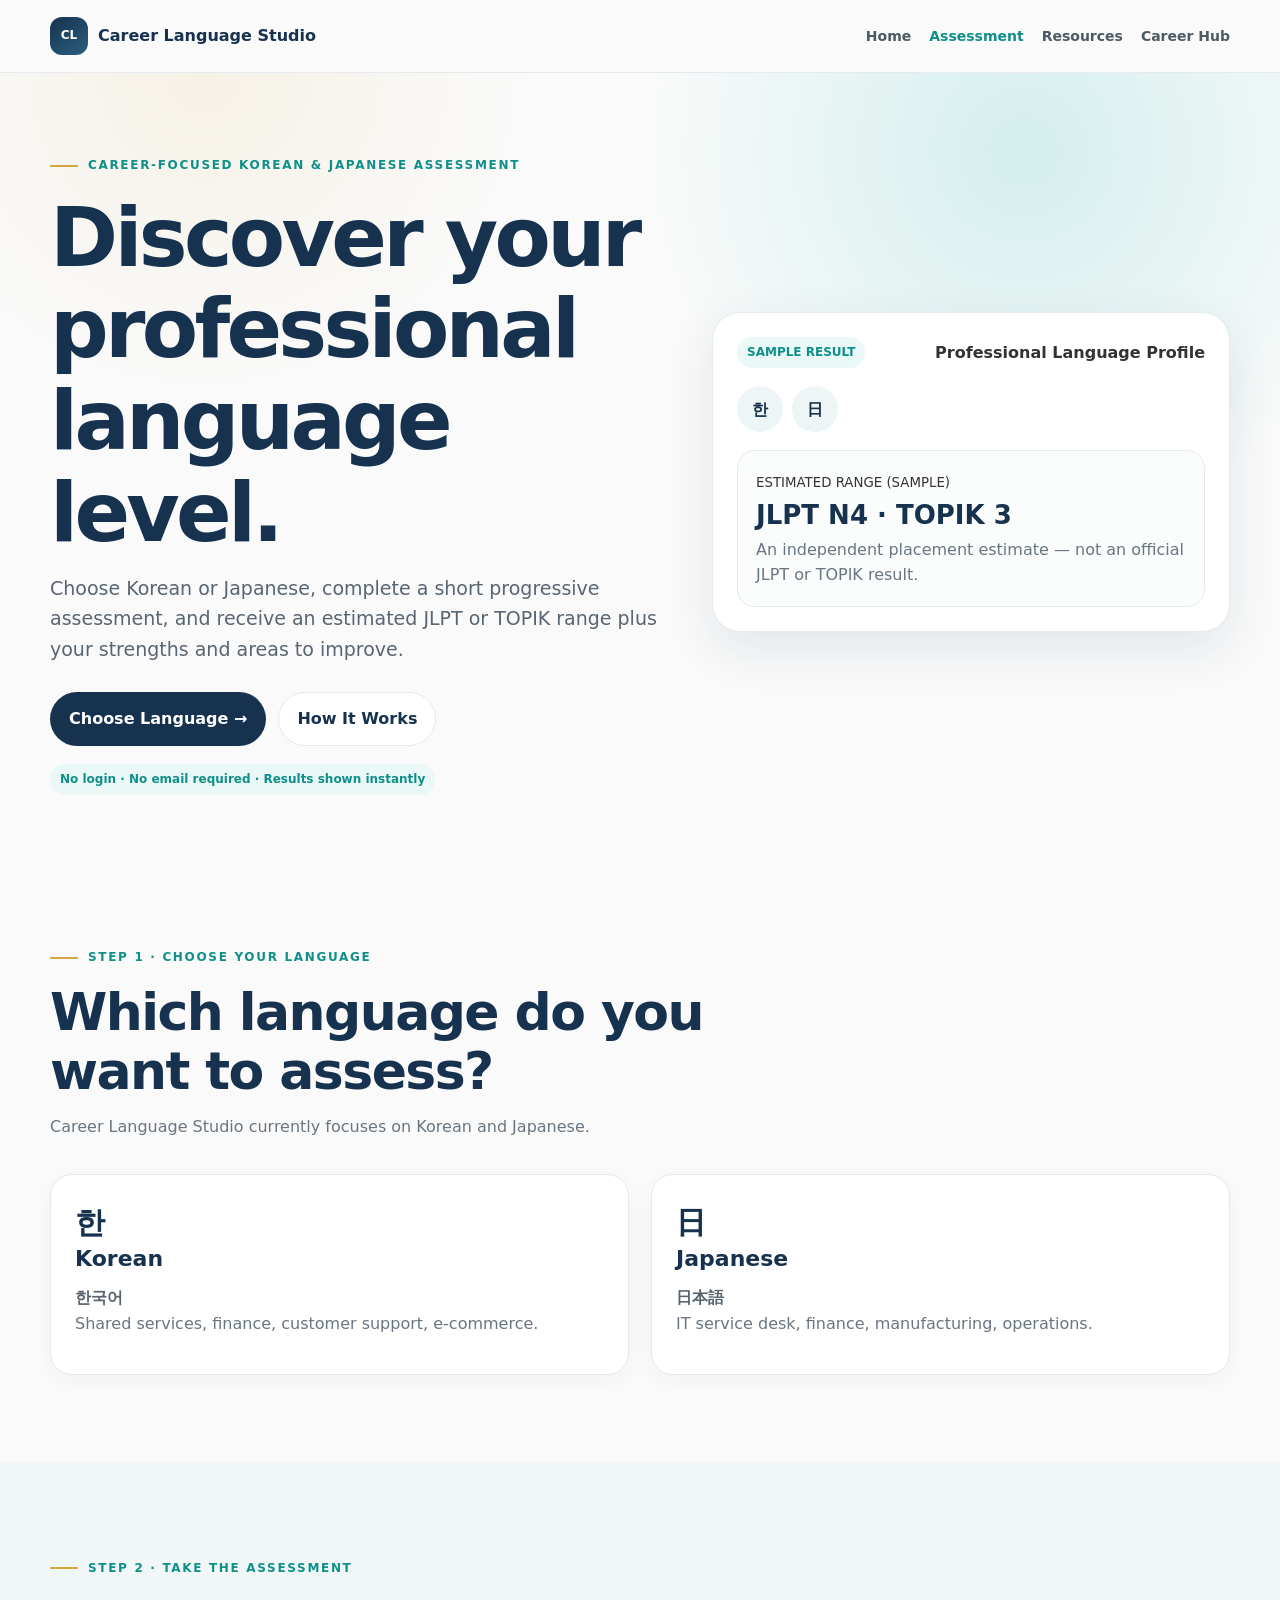
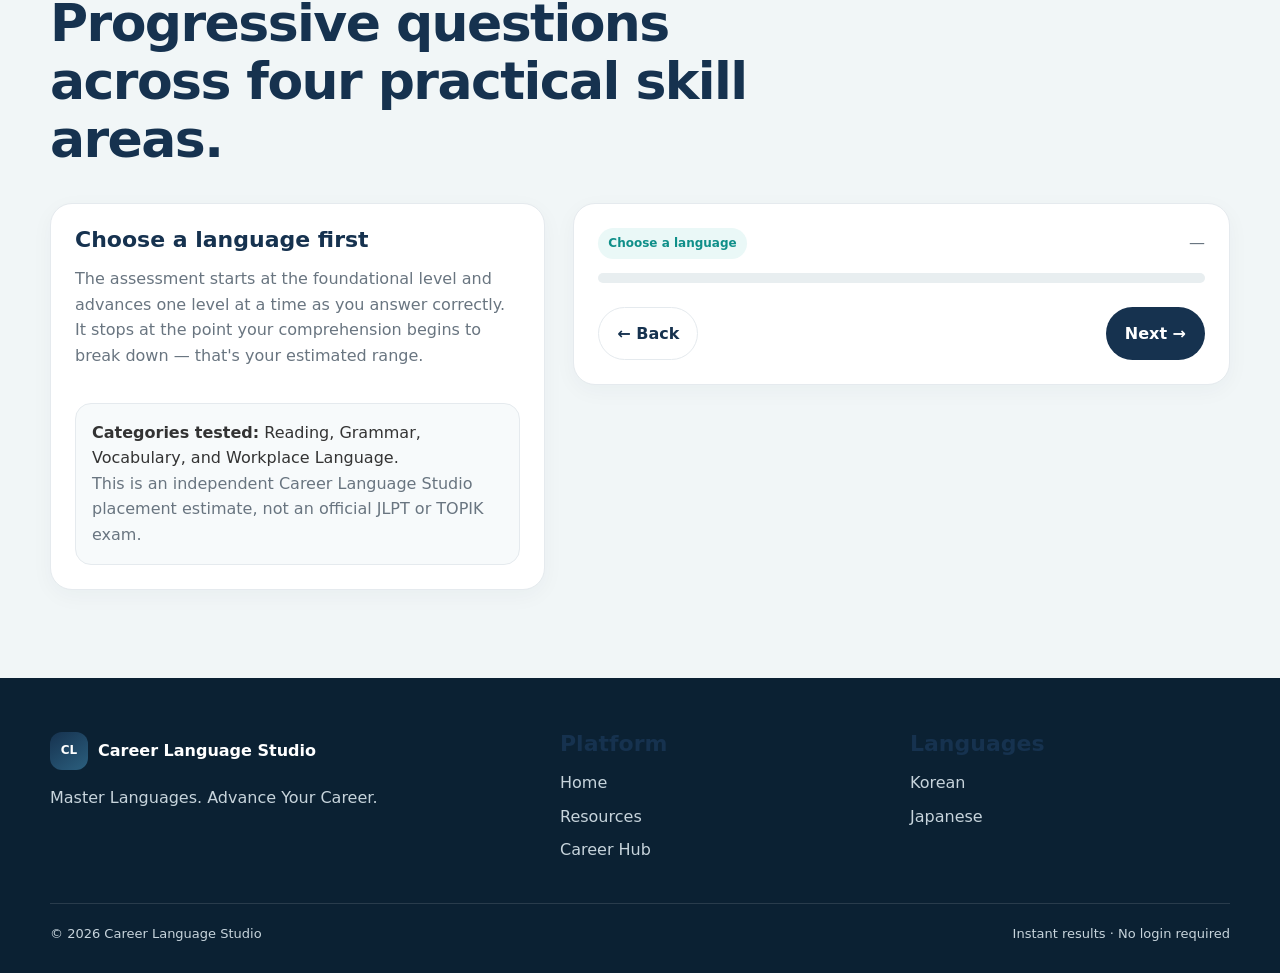
==== commit 085db8af: "chore: remove footer Company column and demo job listings - Drop the placeholder Company footer colu" ====
--- a/assessment.html
+++ b/assessment.html
@@ -200,12 +200,6 @@
         <a href="#choose">Korean</a>
         <a href="#choose">Japanese</a>
       </div>
-      <div class="footer-col">
-        <h3>Company</h3>
-        <span class="soon">Contact (coming soon)</span>
-        <span class="soon">Privacy Policy (coming soon)</span>
-        <span class="soon">Terms (coming soon)</span>
-      </div>
     </div>
     <div class="copyright"><span>© 2026 Career Language Studio</span><span>Instant results · No login required</span></div>
   </div>
--- a/css/style.css
+++ b/css/style.css
@@ -81,7 +81,7 @@
 
 /* Footer (shared across all pages) */
 footer{background:#0b2133;color:#c7d4dc;padding:54px 0 28px}
-.footer-grid{display:grid;grid-template-columns:1.5fr repeat(3,1fr);gap:30px}
+.footer-grid{display:grid;grid-template-columns:1.5fr repeat(2,1fr);gap:30px}
 .footer-col a,.footer-col span.soon{display:block;margin:8px 0}
 .footer-col span.soon{color:#7c8a95;cursor:default}
 .copyright{margin-top:32px;padding-top:20px;border-top:1px solid rgba(255,255,255,.12);font-size:13px;display:flex;justify-content:space-between;gap:18px;flex-wrap:wrap}
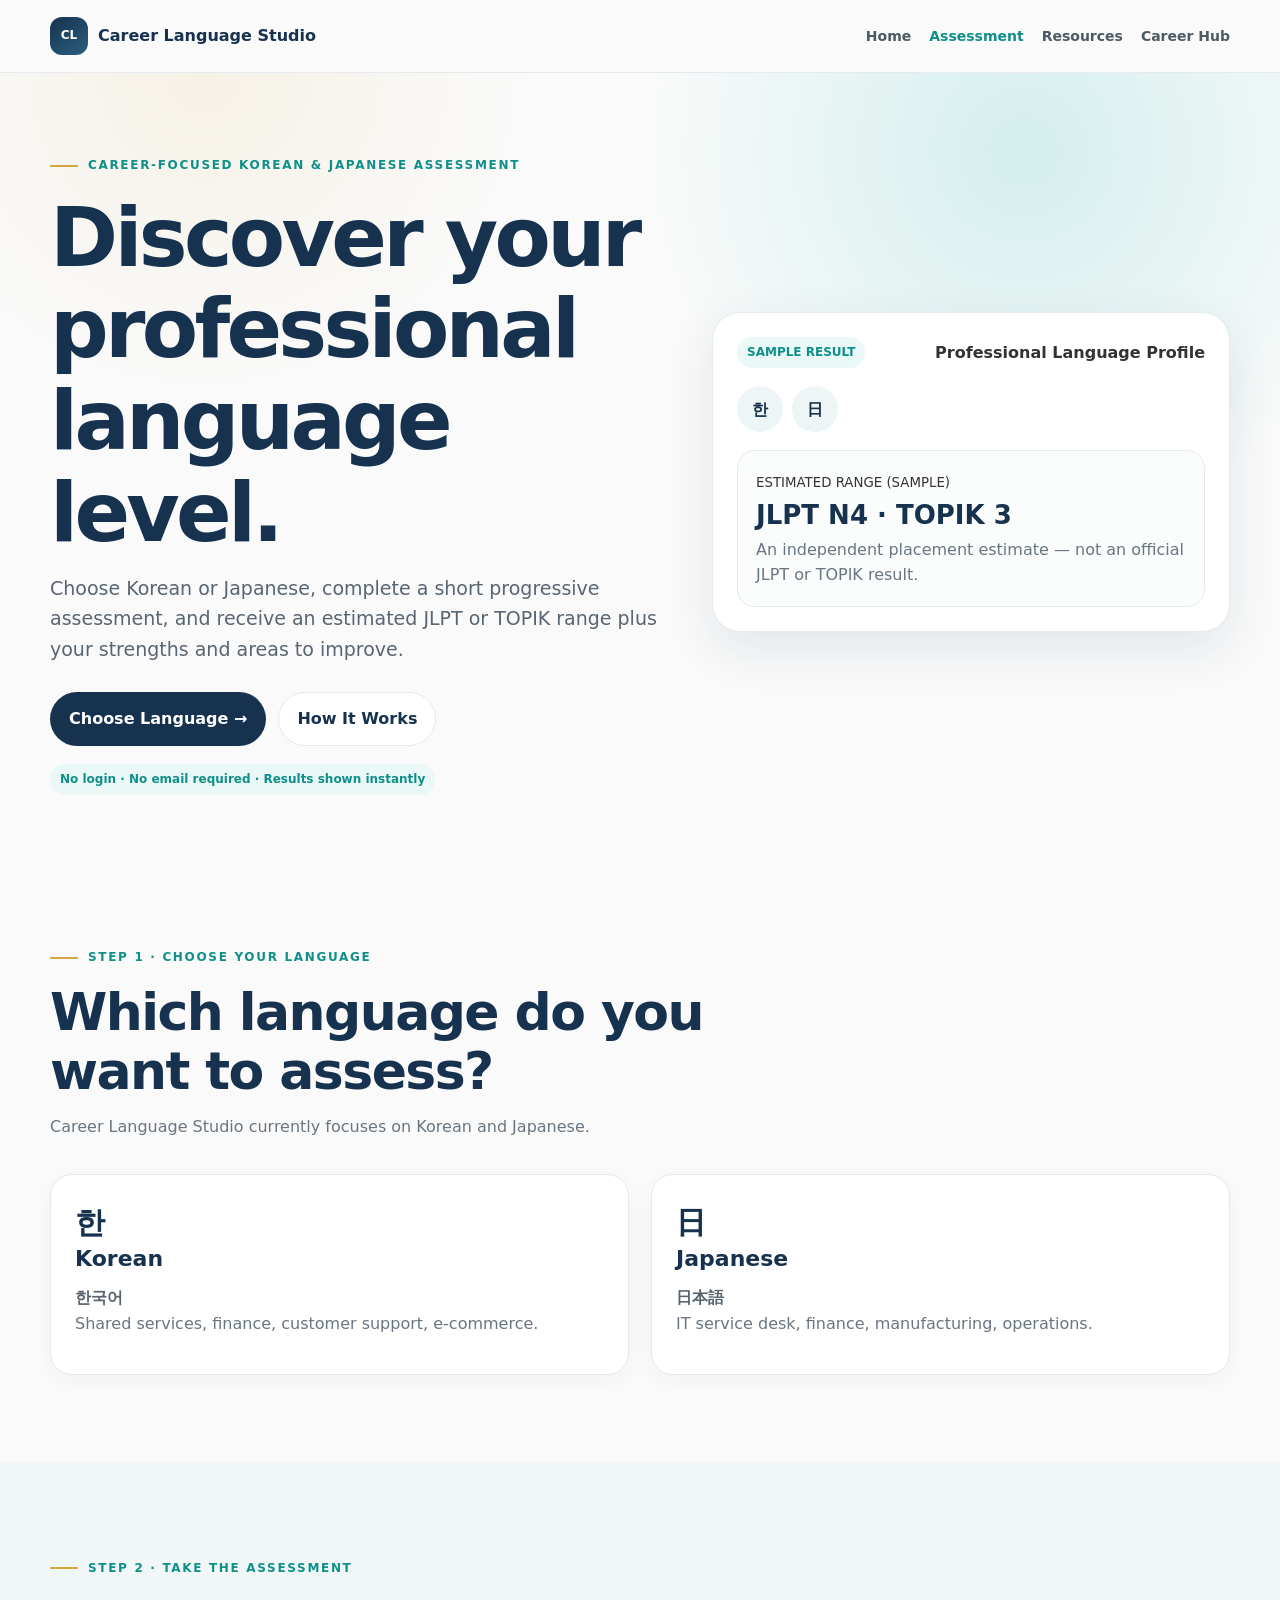
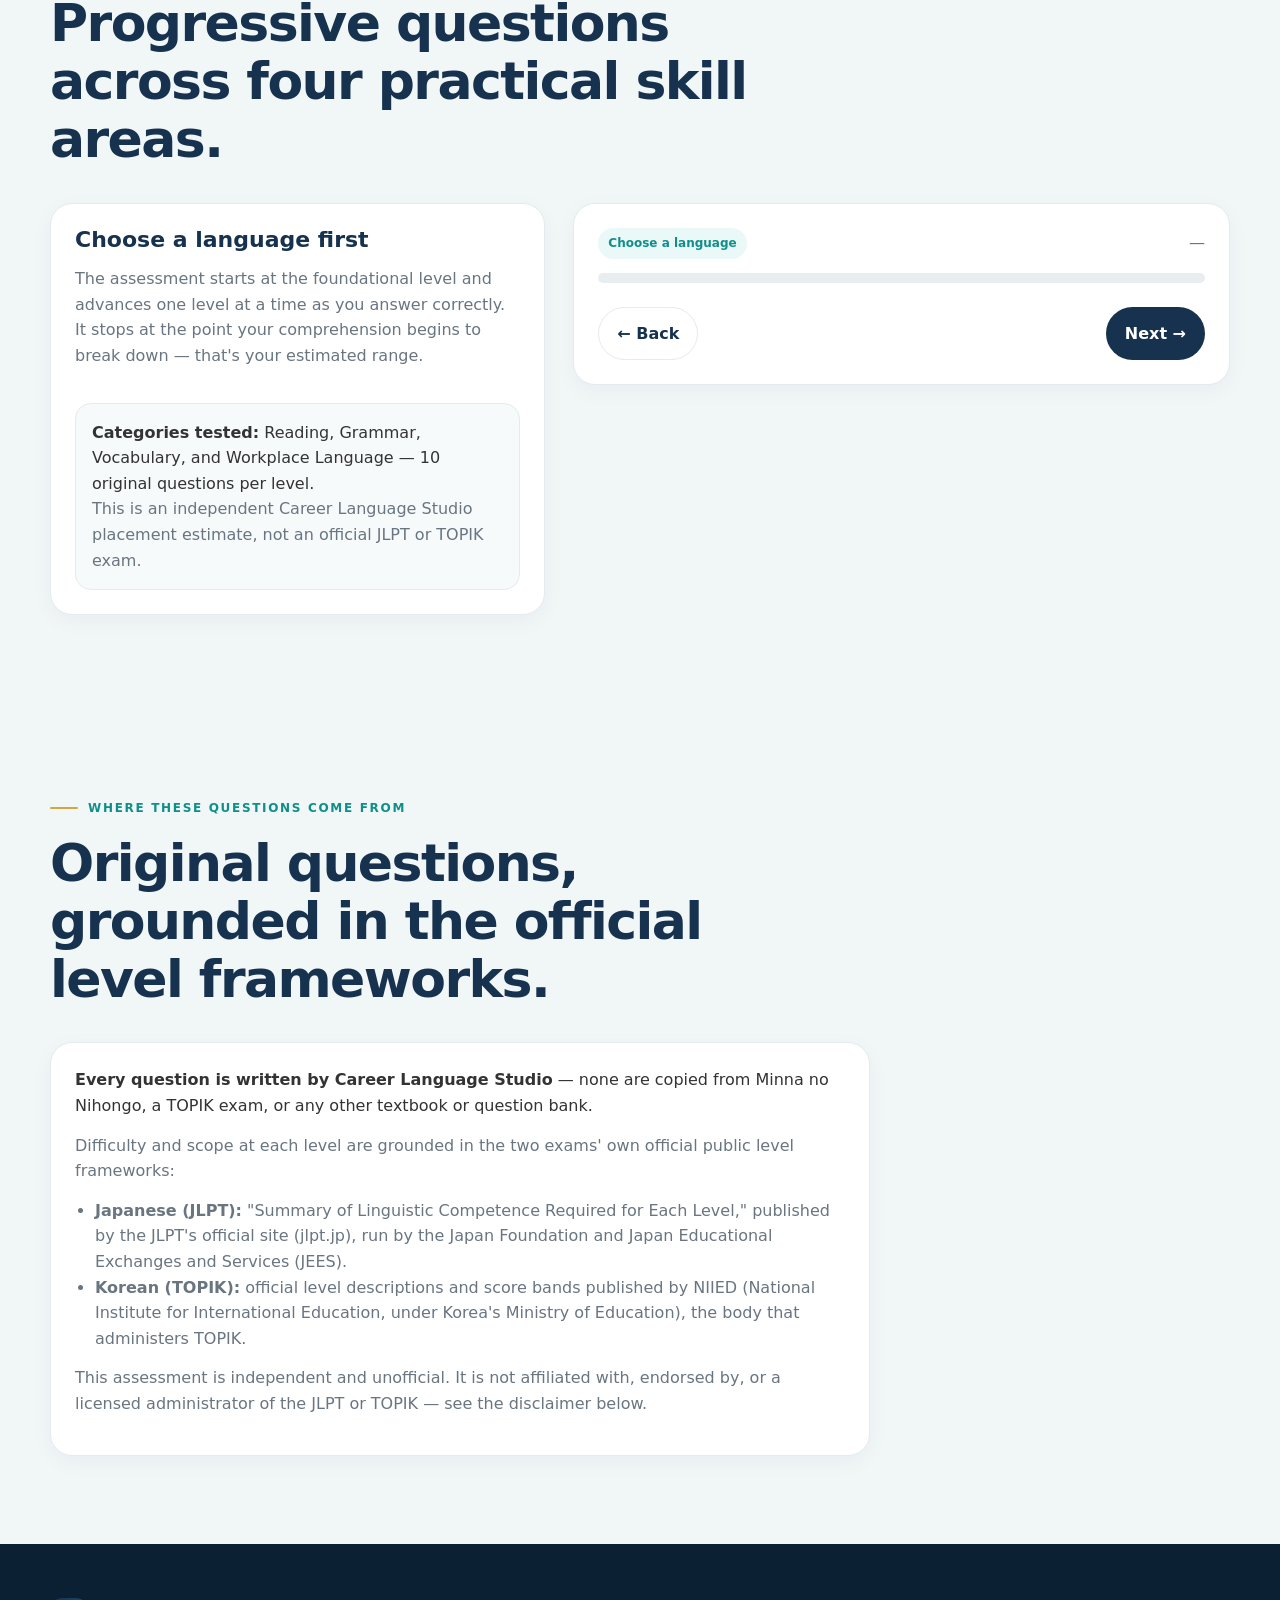
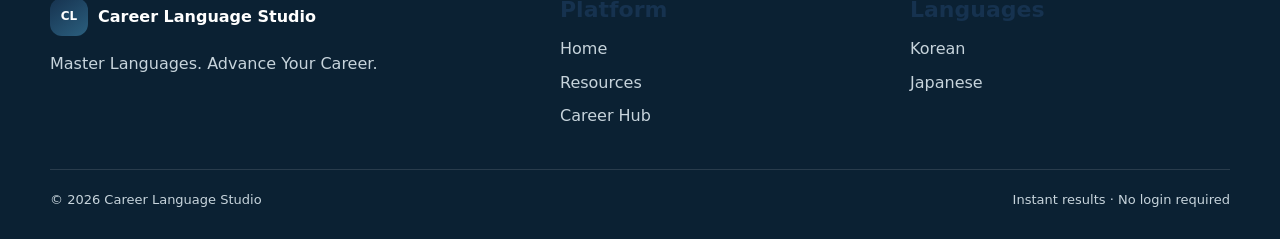
==== commit 66be1874: "feat: expand assessment to 10 questions/level, source-grounded; restructure Resources by language As" ====
--- a/assessment.html
+++ b/assessment.html
@@ -125,7 +125,7 @@
           <h3 id="selectedLanguageTitle">Choose a language first</h3>
           <p class="muted">The assessment starts at the foundational level and advances one level at a time as you answer correctly. It stops at the point your comprehension begins to break down — that's your estimated range.</p>
           <div class="steps"></div>
-          <div class="skill-note"><strong>Categories tested:</strong> Reading, Grammar, Vocabulary, and Workplace Language.<br><span class="muted">This is an independent Career Language Studio placement estimate, not an official JLPT or TOPIK exam.</span></div>
+          <div class="skill-note"><strong>Categories tested:</strong> Reading, Grammar, Vocabulary, and Workplace Language — 10 original questions per level.<br><span class="muted">This is an independent Career Language Studio placement estimate, not an official JLPT or TOPIK exam.</span></div>
         </div>
       </div>
 
@@ -140,6 +140,24 @@
           <button class="btn primary" id="nextBtn" type="button">Next →</button>
         </div>
       </div>
+    </div>
+  </div>
+</section>
+
+<section class="section alt">
+  <div class="wrap">
+    <div class="section-head">
+      <span class="eyebrow">Where these questions come from</span>
+      <h2>Original questions, grounded in the official level frameworks.</h2>
+    </div>
+    <div class="card" style="max-width:820px">
+      <p><strong>Every question is written by Career Language Studio</strong> — none are copied from Minna no Nihongo, a TOPIK exam, or any other textbook or question bank.</p>
+      <p class="muted">Difficulty and scope at each level are grounded in the two exams' own official public level frameworks:</p>
+      <ul style="padding-left:20px;color:var(--muted);margin:0 0 14px">
+        <li><strong>Japanese (JLPT):</strong> "Summary of Linguistic Competence Required for Each Level," published by the JLPT's official site (jlpt.jp), run by the Japan Foundation and Japan Educational Exchanges and Services (JEES).</li>
+        <li><strong>Korean (TOPIK):</strong> official level descriptions and score bands published by NIIED (National Institute for International Education, under Korea's Ministry of Education), the body that administers TOPIK.</li>
+      </ul>
+      <p class="muted">This assessment is independent and unofficial. It is not affiliated with, endorsed by, or a licensed administrator of the JLPT or TOPIK — see the disclaimer below.</p>
     </div>
   </div>
 </section>
